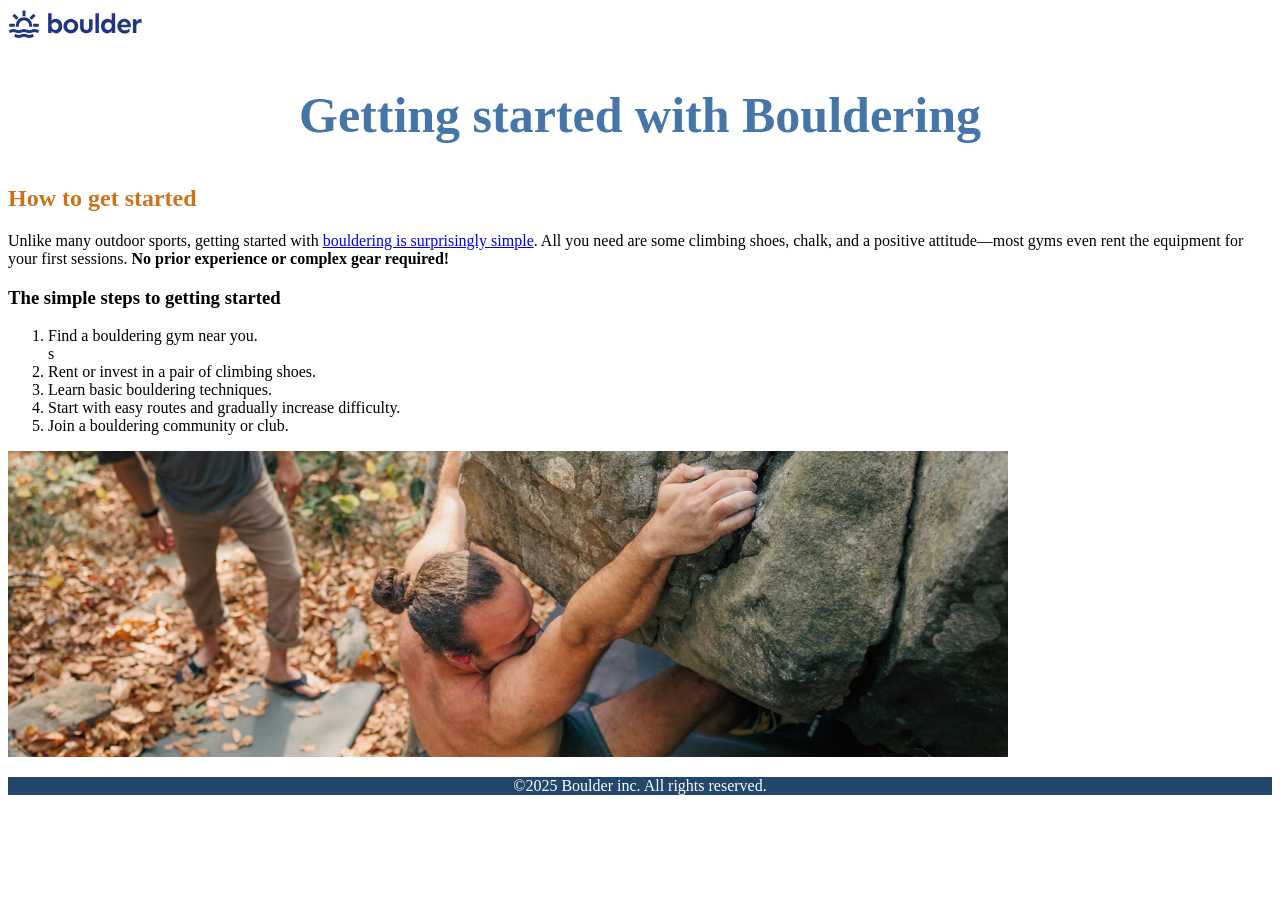
==== getting-started.html @ 91b35b7f "added a stylesheet" ====
<!DOCTYPE html>
<html lang="en">
    <head>
        <meta charset="UTF-8">
        <meta name="viewport" content="width=device-width, initial-scale=1.0">
        <title>Bouldering</title>
        <link href="css/style.css" rel="stylesheet">
    </head>

    <body>
        <header>
            <img src="images/logo.svg" alt="boulder-logo">
        </header>

        <main>
            <section>
                <h1>Getting started with Bouldering</h1>

                <h2>How to get started</h2>
                <p>Unlike many outdoor sports, getting started with <a href="index.html">bouldering is surprisingly simple</a>. All you need are some climbing shoes, chalk, and a positive attitude—most gyms even rent the equipment for your first sessions. <strong>No prior experience or complex gear required!</strong></p>

                <h3>The simple steps to getting started</h3>
                <ol>
                    <li>Find a bouldering gym near you.</li>s
                    <li>Rent or invest in a pair of climbing shoes.</li>
                    <li>Learn basic bouldering techniques.</li>
                    <li>Start with easy routes and gradually increase difficulty.</li>
                    <li>Join a bouldering community or club.</li>
                </ol>
                <img src="images/getting-started-outdoors.jpg" alt="getting-started-outdoors-img">
            </section>
        </main>

        <footer>
            <p>©2025 Boulder inc. All rights reserved.</p>
        </footer>
    </body>
</html>
---- css/style.css ----
body {
    
}

h1 {
    color: #4676A9;
    text-align: center;
    font-size: 50px;
}

h2 {
    color: #CB731C;
}

footer {
    background-color: #22466C;
    color: #FFFFFF;
    text-align: center;
}
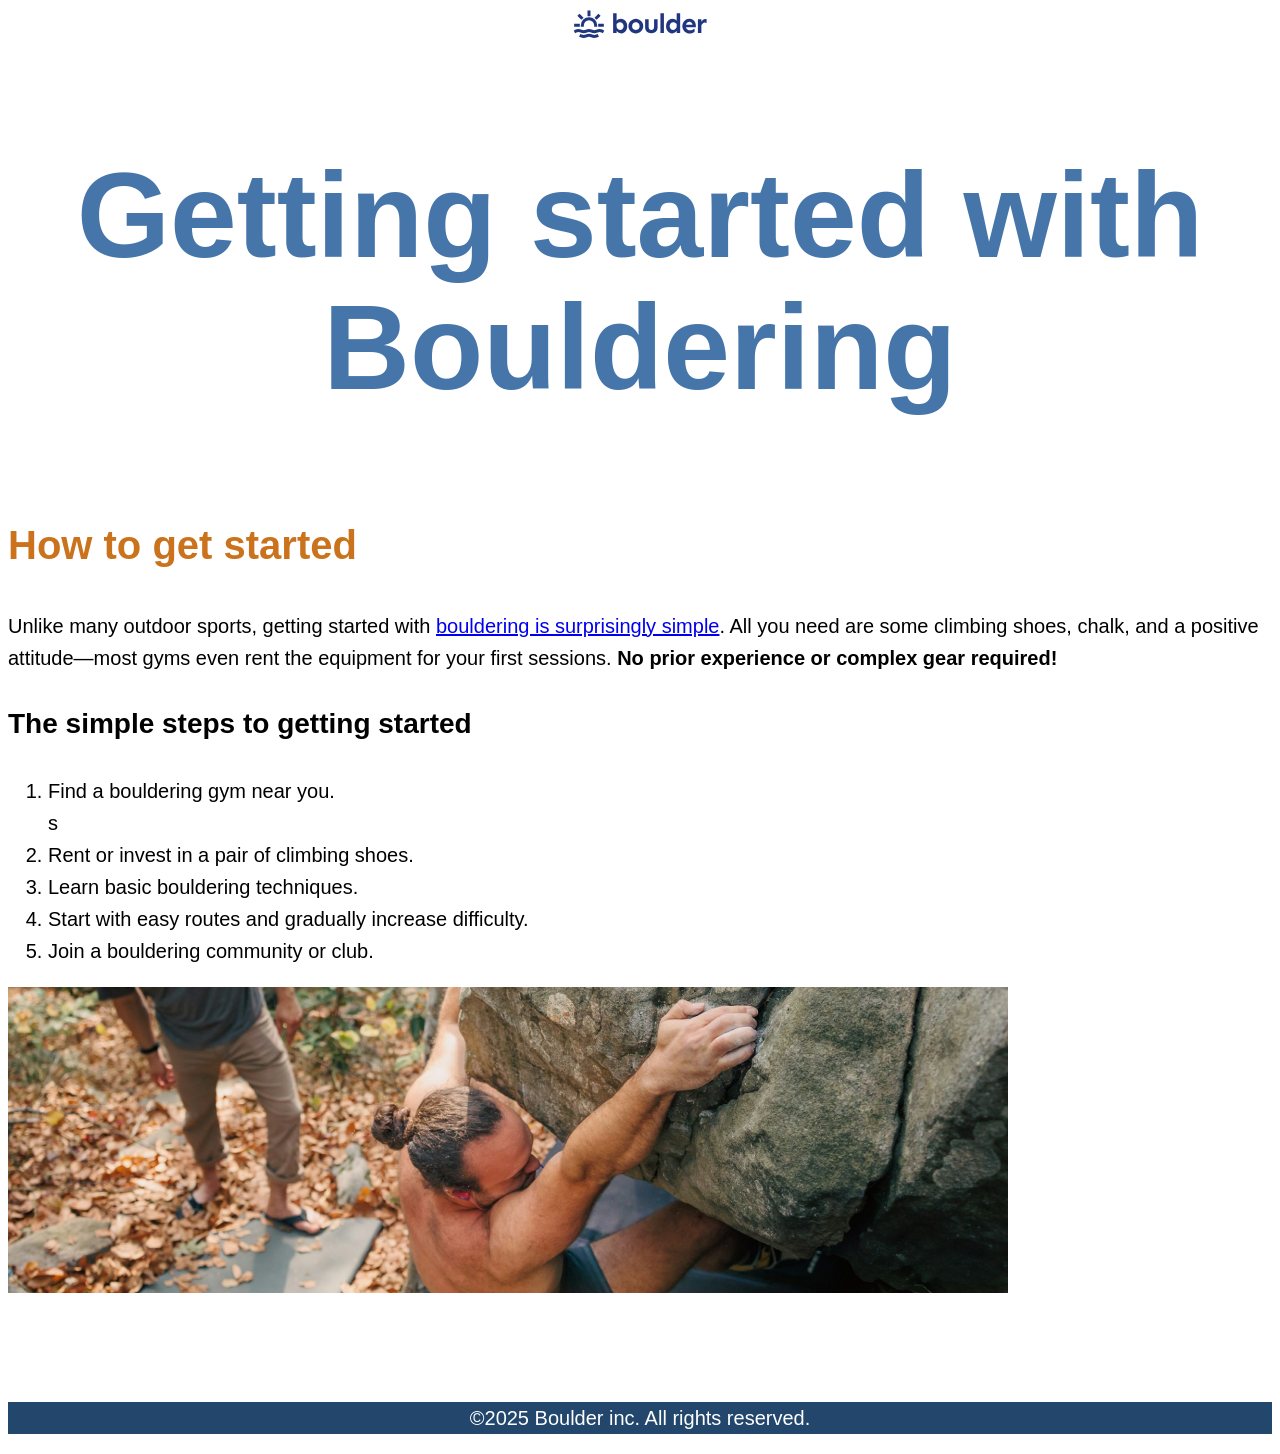
==== commit 44a68082: "added more css styles" ====
--- a/getting-started.html
+++ b/getting-started.html
@@ -20,6 +20,7 @@
                 <p>Unlike many outdoor sports, getting started with <a href="index.html">bouldering is surprisingly simple</a>. All you need are some climbing shoes, chalk, and a positive attitude—most gyms even rent the equipment for your first sessions. <strong>No prior experience or complex gear required!</strong></p>
 
                 <h3>The simple steps to getting started</h3>
+
                 <ol>
                     <li>Find a bouldering gym near you.</li>s
                     <li>Rent or invest in a pair of climbing shoes.</li>
@@ -27,7 +28,9 @@
                     <li>Start with easy routes and gradually increase difficulty.</li>
                     <li>Join a bouldering community or club.</li>
                 </ol>
+
                 <img src="images/getting-started-outdoors.jpg" alt="getting-started-outdoors-img">
+                
             </section>
         </main>
 
--- a/css/style.css
+++ b/css/style.css
@@ -1,15 +1,30 @@
+
 body {
-    
+    font-family:'Gill Sans', 'Gill Sans MT', Calibri, 'Trebuchet MS', sans-serif;
+    font-size: 1.25rem;
+    line-height: 1.6;
+}
+header {
+    text-align: center;
 }
 
 h1 {
     color: #4676A9;
     text-align: center;
-    font-size: 50px;
+    font-size: 7.5rem;
+    line-height: 1.1;
 }
 
 h2 {
     color: #CB731C;
+    font-size: 2.5rem;
+}
+
+h3 {
+    font-size: 1.75rem;
+}
+section {
+    margin-block: 100px;
 }
 
 footer {
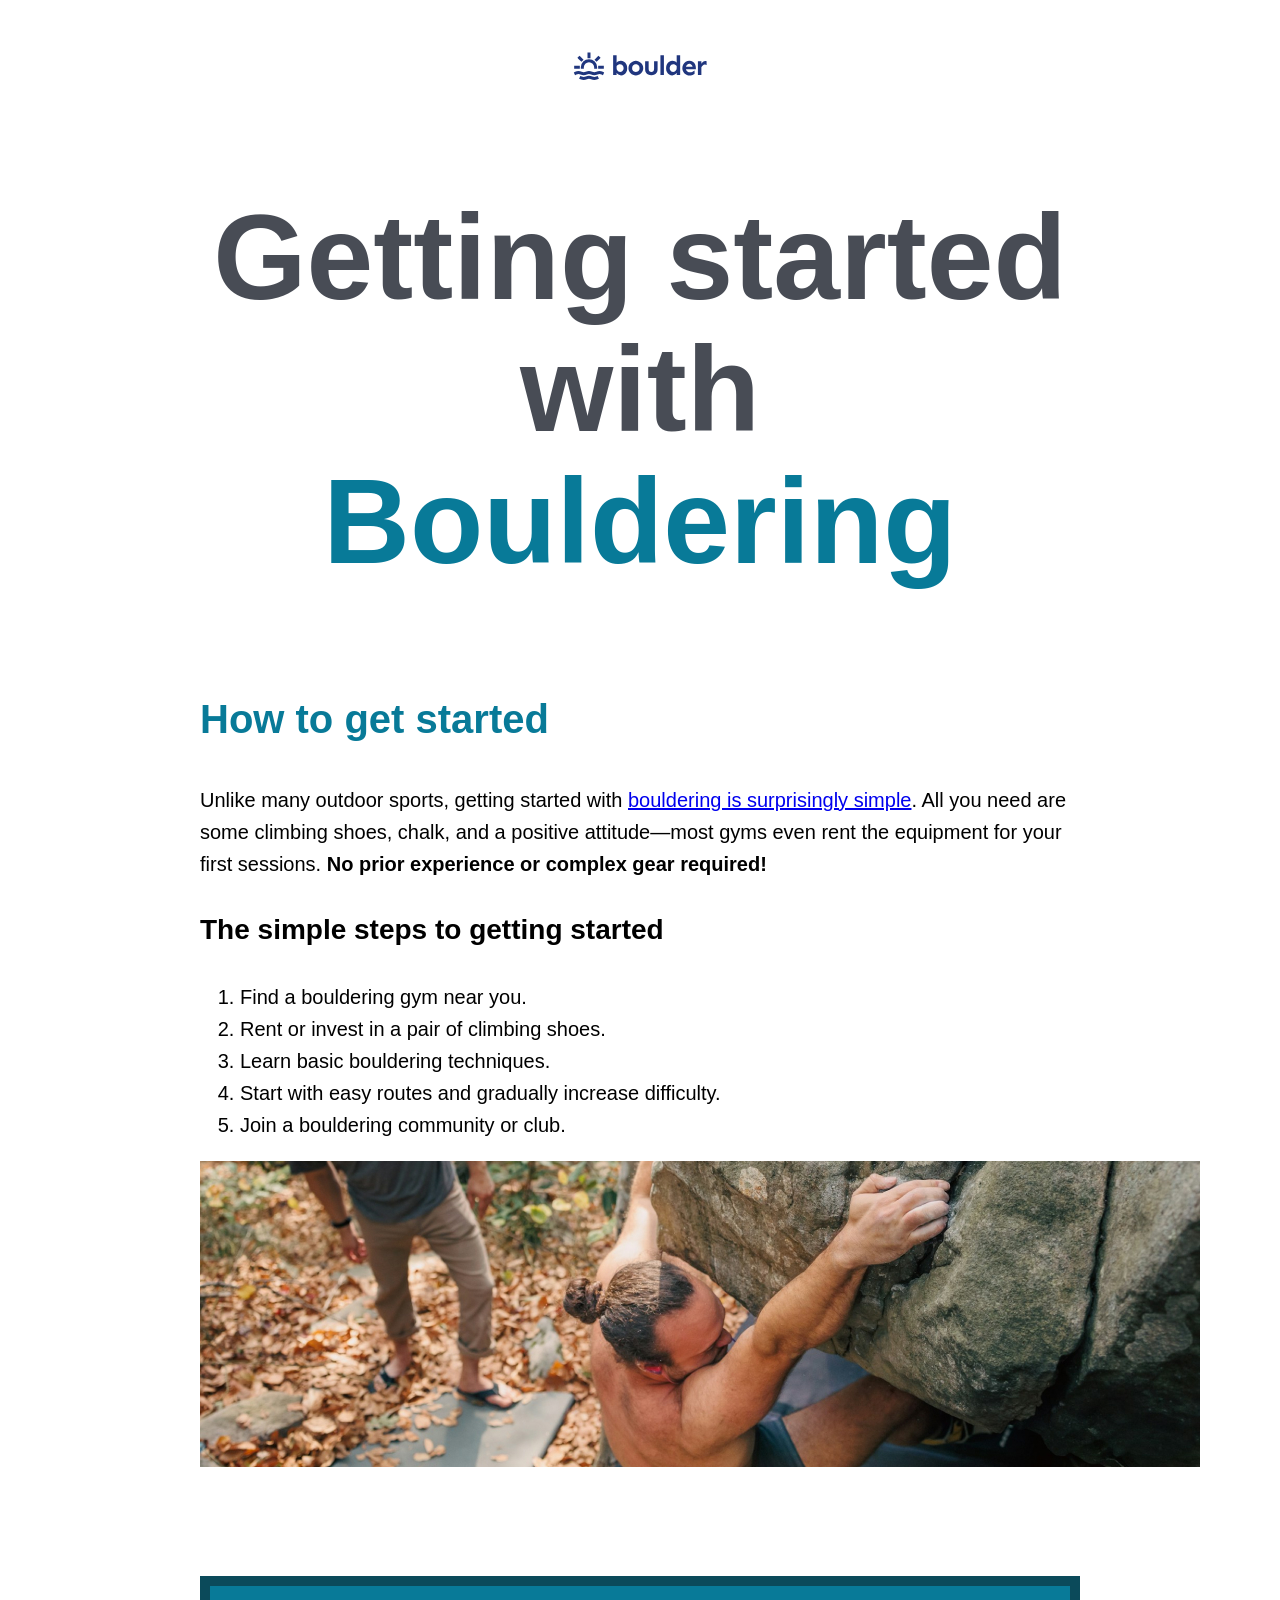
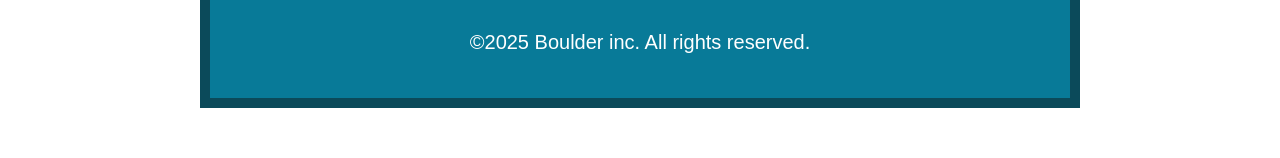
==== commit 9bdf1f65: "added divs and spans" ====
--- a/getting-started.html
+++ b/getting-started.html
@@ -14,15 +14,15 @@
 
         <main>
             <section>
-                <h1>Getting started with Bouldering</h1>
+                <h1>Getting started with <span class="teal-text">Bouldering</span></h1>
 
-                <h2>How to get started</h2>
+                <h2 class="teal-text">How to get started</h2>
                 <p>Unlike many outdoor sports, getting started with <a href="index.html">bouldering is surprisingly simple</a>. All you need are some climbing shoes, chalk, and a positive attitude—most gyms even rent the equipment for your first sessions. <strong>No prior experience or complex gear required!</strong></p>
 
                 <h3>The simple steps to getting started</h3>
 
                 <ol>
-                    <li>Find a bouldering gym near you.</li>s
+                    <li>Find a bouldering gym near you.</li>
                     <li>Rent or invest in a pair of climbing shoes.</li>
                     <li>Learn basic bouldering techniques.</li>
                     <li>Start with easy routes and gradually increase difficulty.</li>
@@ -30,11 +30,11 @@
                 </ol>
 
                 <img src="images/getting-started-outdoors.jpg" alt="getting-started-outdoors-img">
-                
+
             </section>
         </main>
 
-        <footer>
+        <footer class="teal-bg">
             <p>©2025 Boulder inc. All rights reserved.</p>
         </footer>
     </body>
--- a/css/style.css
+++ b/css/style.css
@@ -1,15 +1,21 @@
+
+* {
+    box-sizing: border-box;
+}
 
 body {
     font-family:'Gill Sans', 'Gill Sans MT', Calibri, 'Trebuchet MS', sans-serif;
     font-size: 1.25rem;
     line-height: 1.6;
+    margin-inline: 200px;
+    margin-block: 50px;
 }
 header {
     text-align: center;
 }
 
 h1 {
-    color: #4676A9;
+    color: #484C55;
     text-align: center;
     font-size: 7.5rem;
     line-height: 1.1;
@@ -23,12 +29,21 @@
 h3 {
     font-size: 1.75rem;
 }
+
 section {
     margin-block: 100px;
 }
 
+.teal-bg {
+    background-color:#087A98;
+    color: #ffffff;
+    padding: 20px;
+    border: solid 10px #0b4a5a;
+}
+
+.teal-text {
+    color: #087A98;
+}
 footer {
-    background-color: #22466C;
-    color: #FFFFFF;
     text-align: center;
 }
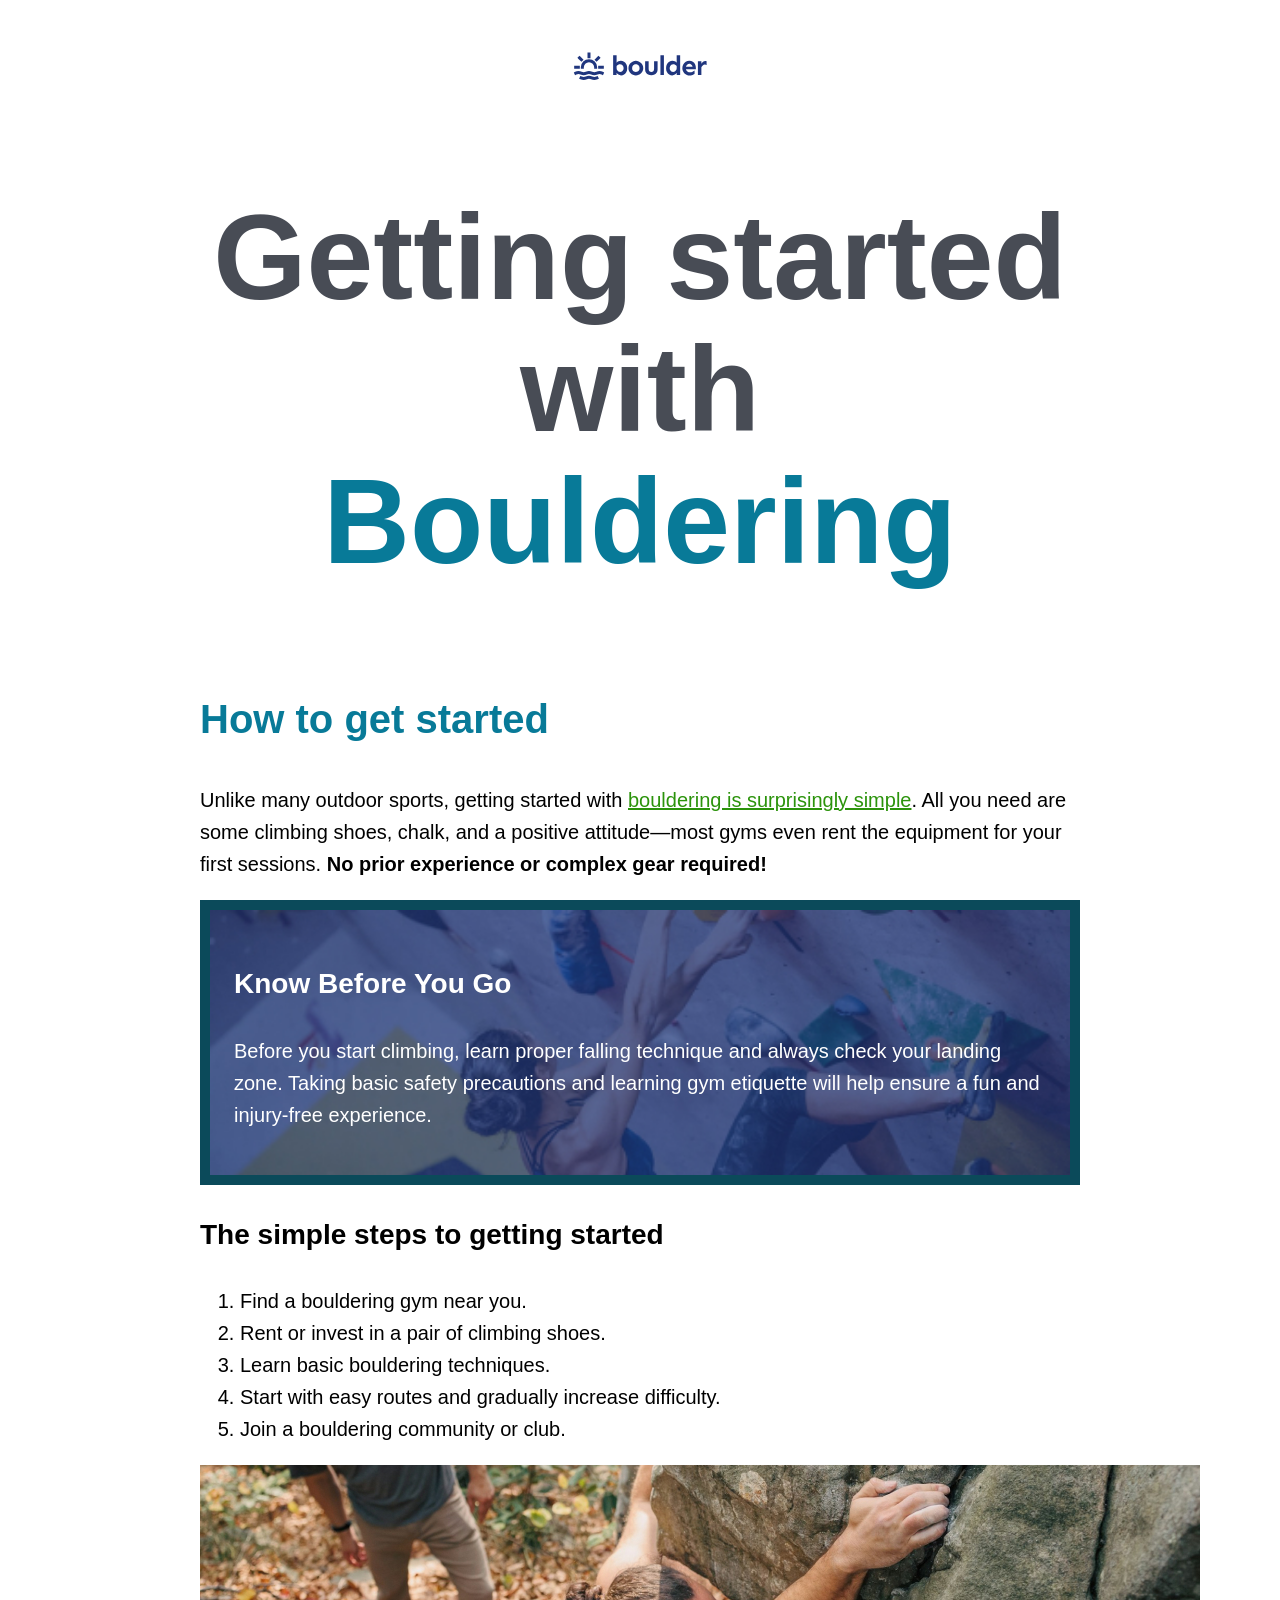
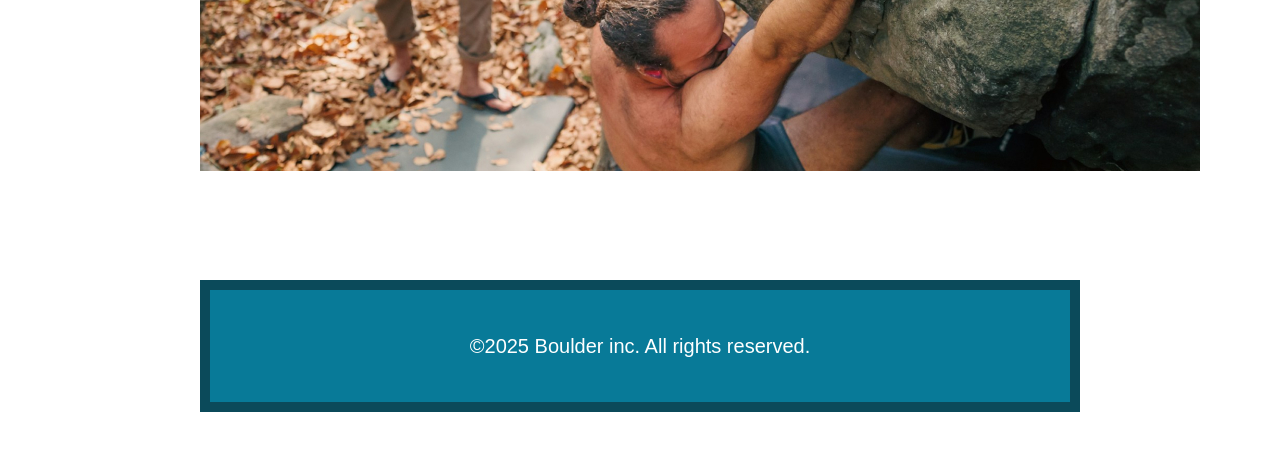
==== commit fe3b62df: "fixing th elayout of the version 2" ====
--- a/getting-started.html
+++ b/getting-started.html
@@ -8,34 +8,42 @@
     </head>
 
     <body>
-        <header>
-            <img src="images/logo.svg" alt="boulder-logo">
-        </header>
+        <div class="wrapper">
+            <header>
+                <img src="images/logo.svg" alt="boulder-logo">
+            </header>
 
-        <main>
-            <section>
-                <h1>Getting started with <span class="teal-text">Bouldering</span></h1>
+            <main>
+                <section>
+                    <h1>Getting started with <span class="teal-text">Bouldering</span></h1>
 
-                <h2 class="teal-text">How to get started</h2>
-                <p>Unlike many outdoor sports, getting started with <a href="index.html">bouldering is surprisingly simple</a>. All you need are some climbing shoes, chalk, and a positive attitude—most gyms even rent the equipment for your first sessions. <strong>No prior experience or complex gear required!</strong></p>
+                    <h2 class="teal-text">How to get started</h2>
+                    <p>Unlike many outdoor sports, getting started with <a href="index.html">bouldering is surprisingly simple</a>. All you need are some climbing shoes, chalk, and a positive attitude—most gyms even rent the equipment for your first sessions. <strong>No prior experience or complex gear required!</strong></p>
 
-                <h3>The simple steps to getting started</h3>
+                    <div class="climber-bg">
+                        <h3>Know Before You Go</h3>
 
-                <ol>
-                    <li>Find a bouldering gym near you.</li>
-                    <li>Rent or invest in a pair of climbing shoes.</li>
-                    <li>Learn basic bouldering techniques.</li>
-                    <li>Start with easy routes and gradually increase difficulty.</li>
-                    <li>Join a bouldering community or club.</li>
-                </ol>
+                        <p>Before you start climbing, learn proper falling technique and always check your landing zone. Taking basic safety precautions and learning gym etiquette will help ensure a fun and injury-free experience.</p>
+                    </div>
 
-                <img src="images/getting-started-outdoors.jpg" alt="getting-started-outdoors-img">
+                    <h3>The simple steps to getting started</h3>
 
-            </section>
-        </main>
+                    <ol>
+                        <li>Find a bouldering gym near you.</li>
+                        <li>Rent or invest in a pair of climbing shoes.</li>
+                        <li>Learn basic bouldering techniques.</li>
+                        <li>Start with easy routes and gradually increase difficulty.</li>
+                        <li>Join a bouldering community or club.</li>
+                    </ol>
 
-        <footer class="teal-bg">
-            <p>©2025 Boulder inc. All rights reserved.</p>
-        </footer>
+                    <img src="images/getting-started-outdoors.jpg" alt="getting-started-outdoors-img">
+
+                </section>
+            </main>
+
+            <footer class="teal-bg">
+                <p>©2025 Boulder inc. All rights reserved.</p>
+            </footer>
+        </div>
     </body>
 </html>
--- a/css/style.css
+++ b/css/style.css
@@ -34,6 +34,11 @@
     margin-block: 100px;
 }
 
+.wrapper {
+    max-inline-size: 1000px;
+    margin-inline: auto;
+}
+
 .teal-bg {
     background-color:#087A98;
     color: #ffffff;
@@ -44,6 +49,26 @@
 .teal-text {
     color: #087A98;
 }
+
+a {
+    color: #2B930B;
+}
+
+a:hover {
+    color: #5f9b9f;
+}
+
+.climber-bg {
+    background-image: url(../images/simple-steps.jpg);
+    border: solid 10px #0b4a5a;
+    color: #ffffff;
+    padding: 24px;
+
+    background-repeat: no-repeat;
+    background-position: center;
+    background-size: cover;
+}
+
 footer {
     text-align: center;
 }
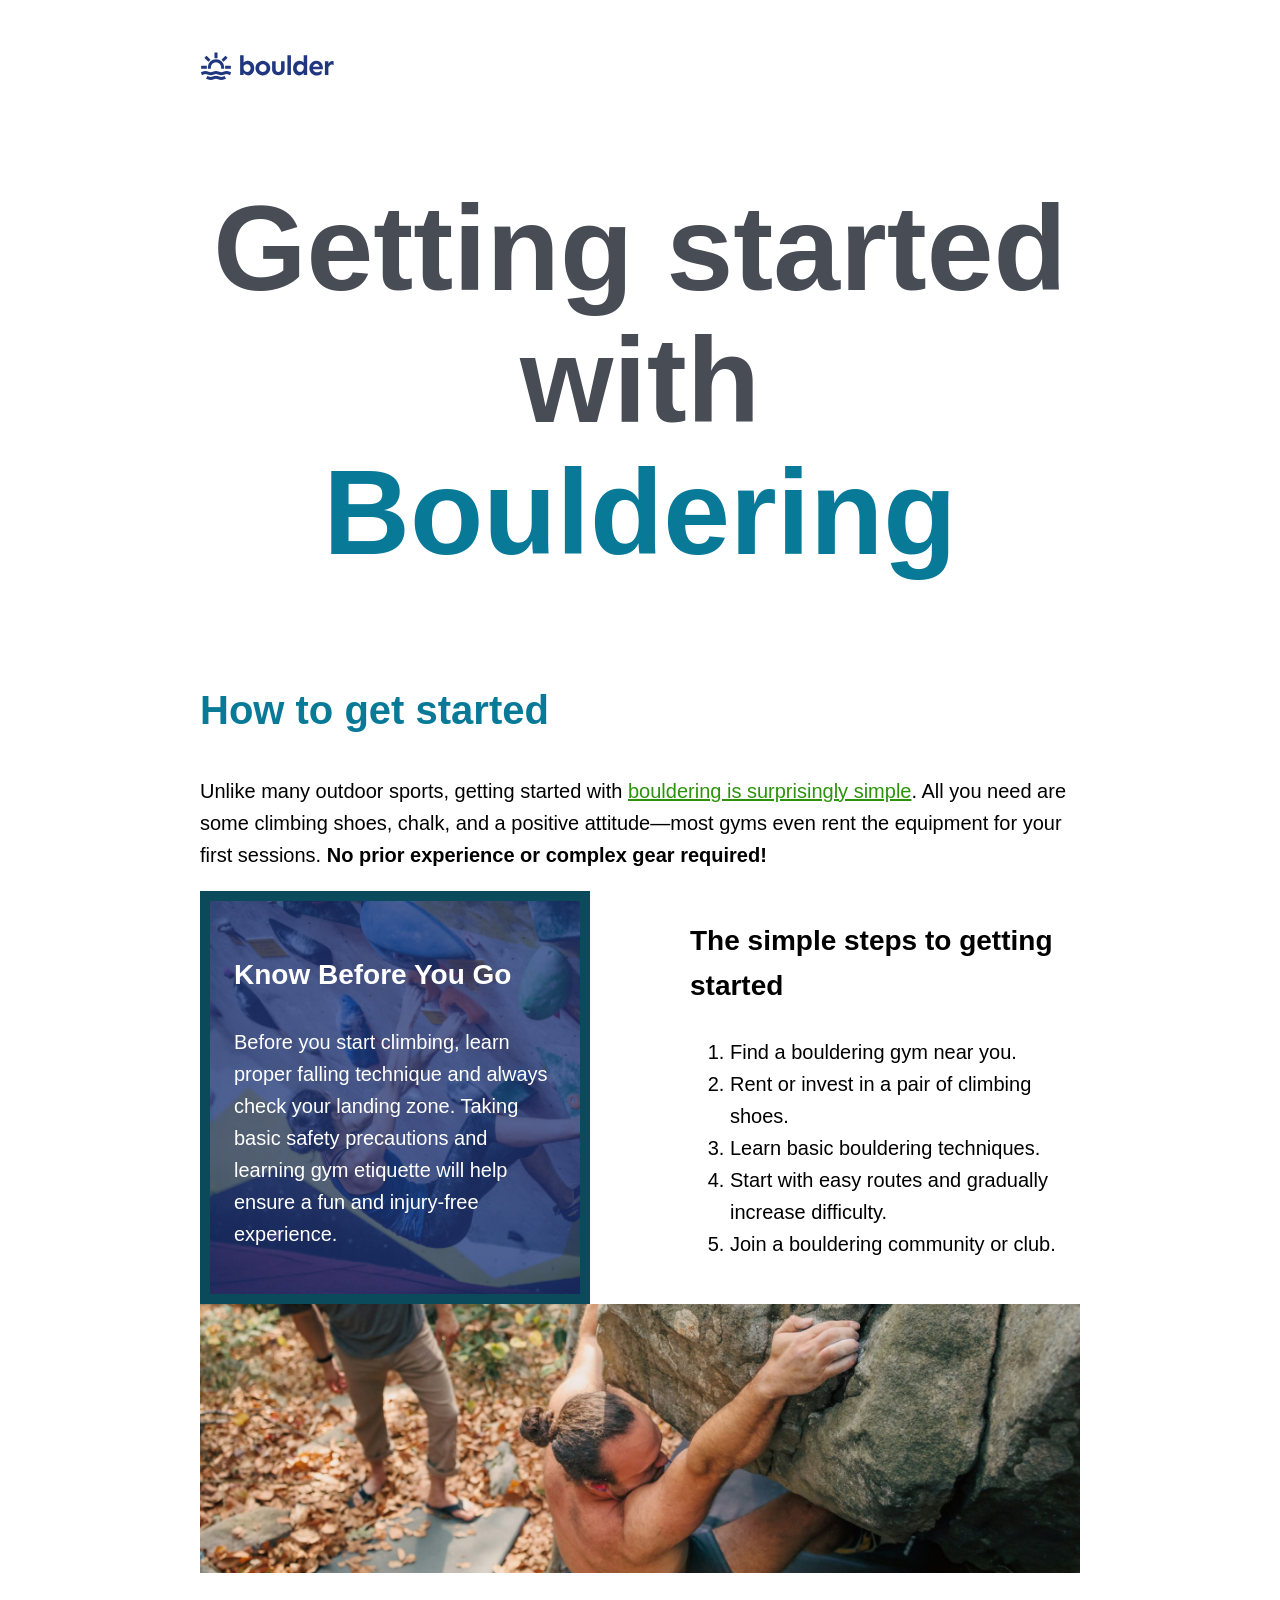
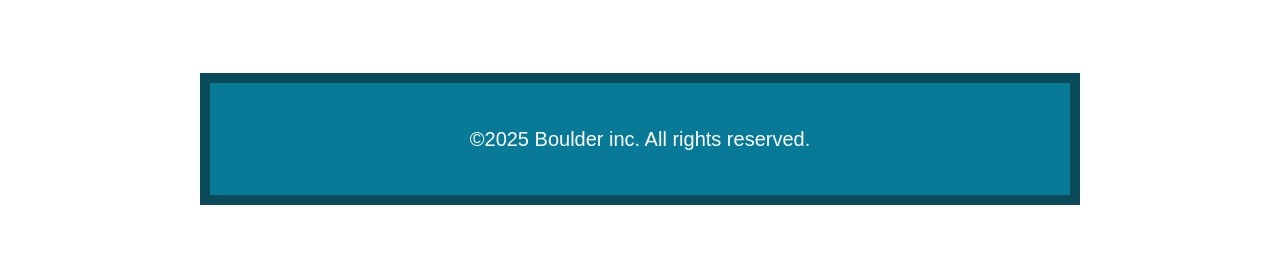
==== commit 6bd02f63: "creating a two layout column" ====
--- a/getting-started.html
+++ b/getting-started.html
@@ -19,23 +19,25 @@
 
                     <h2 class="teal-text">How to get started</h2>
                     <p>Unlike many outdoor sports, getting started with <a href="index.html">bouldering is surprisingly simple</a>. All you need are some climbing shoes, chalk, and a positive attitude—most gyms even rent the equipment for your first sessions. <strong>No prior experience or complex gear required!</strong></p>
+                    <div class="two-column-layout">
+                        <div class="climber-bg">
+                            <h3>Know Before You Go</h3>
 
-                    <div class="climber-bg">
-                        <h3>Know Before You Go</h3>
+                            <p>Before you start climbing, learn proper falling technique and always check your landing zone. Taking basic safety precautions and learning gym etiquette will help ensure a fun and injury-free experience.</p>
+                        </div>
 
-                        <p>Before you start climbing, learn proper falling technique and always check your landing zone. Taking basic safety precautions and learning gym etiquette will help ensure a fun and injury-free experience.</p>
+                        <div>
+                            <h3>The simple steps to getting started</h3>
+
+                            <ol>
+                                <li>Find a bouldering gym near you.</li>
+                                <li>Rent or invest in a pair of climbing shoes.</li>
+                                <li>Learn basic bouldering techniques.</li>
+                                <li>Start with easy routes and gradually increase difficulty.</li>
+                                <li>Join a bouldering community or club.</li>
+                            </ol>
+                        </div>
                     </div>
-
-                    <h3>The simple steps to getting started</h3>
-
-                    <ol>
-                        <li>Find a bouldering gym near you.</li>
-                        <li>Rent or invest in a pair of climbing shoes.</li>
-                        <li>Learn basic bouldering techniques.</li>
-                        <li>Start with easy routes and gradually increase difficulty.</li>
-                        <li>Join a bouldering community or club.</li>
-                    </ol>
-
                     <img src="images/getting-started-outdoors.jpg" alt="getting-started-outdoors-img">
 
                 </section>
--- a/css/style.css
+++ b/css/style.css
@@ -39,6 +39,17 @@
     margin-inline: auto;
 }
 
+.two-column-layout {
+    display: grid;
+    gap: 100px;
+    grid-template-columns: 1fr 1fr;
+}
+
+img {
+    display: block;
+    max-inline-size: 100%;
+}
+
 .teal-bg {
     background-color:#087A98;
     color: #ffffff;
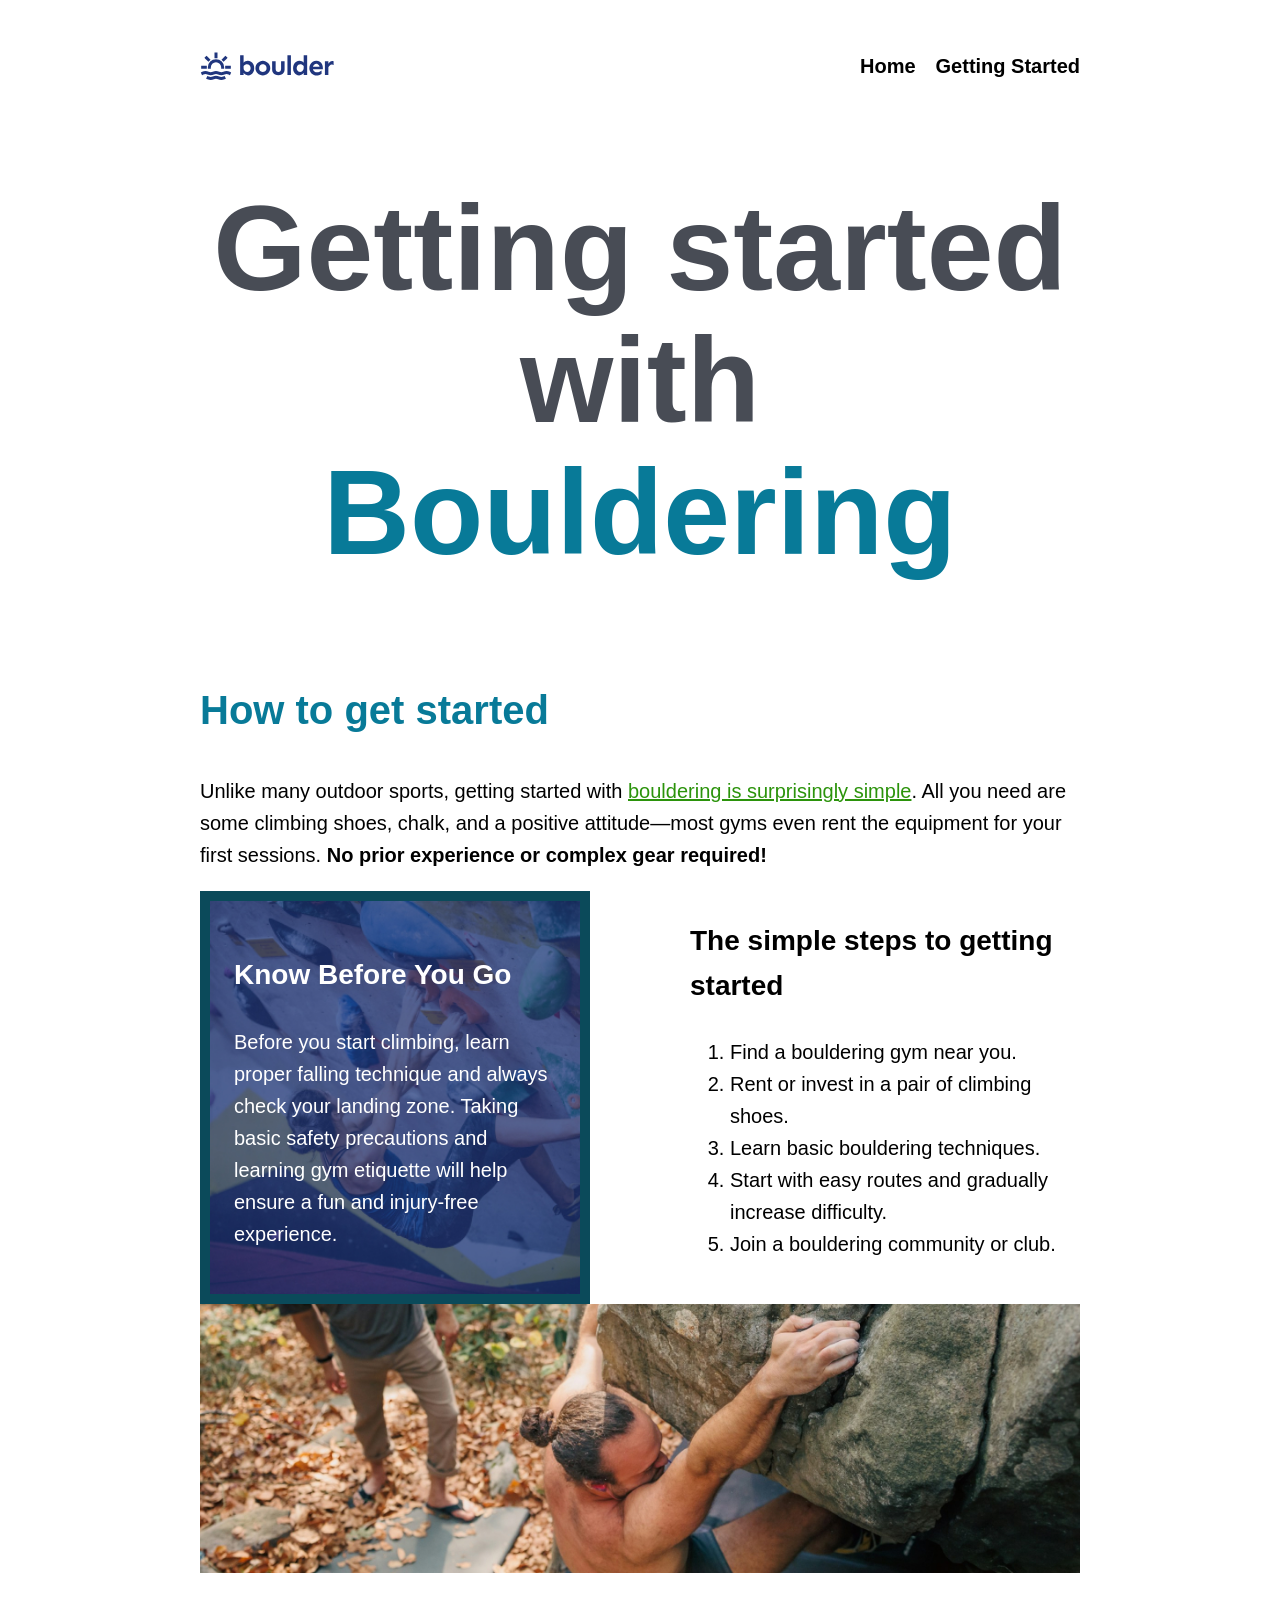
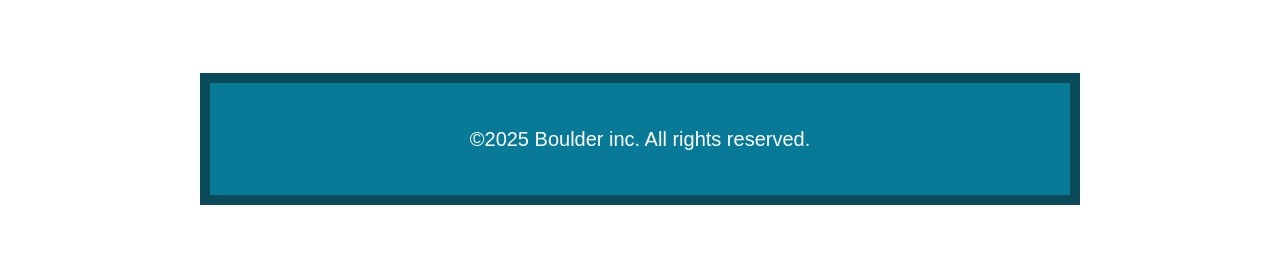
==== commit b9721af6: "creating a simple navigation" ====
--- a/getting-started.html
+++ b/getting-started.html
@@ -10,7 +10,19 @@
     <body>
         <div class="wrapper">
             <header>
-                <img src="images/logo.svg" alt="boulder-logo">
+                <div class="primary-navigation">
+
+                    <img src="images/logo.svg" alt="boulder-logo">
+
+                    <div class="primary-navigation">
+                            <nav>
+                                <ul>
+                                    <li><a href="index.html">Home</a></li>
+                                    <li><a href="getting-started.html">Getting Started</a></li>
+                                </ul>
+                            </nav>
+                        </div>
+                </div>
             </header>
 
             <main>
--- a/css/style.css
+++ b/css/style.css
@@ -9,9 +9,6 @@
     line-height: 1.6;
     margin-inline: 200px;
     margin-block: 50px;
-}
-header {
-    text-align: center;
 }
 
 h1 {
@@ -28,6 +25,26 @@
 
 h3 {
     font-size: 1.75rem;
+}
+
+.primary-navigation {
+    display: flex;
+    justify-content: space-between;
+    gap: 20px;
+}
+
+.primary-navigation ul {
+    display: flex;
+    gap: 20px;
+    list-style: none;
+    margin: 0;
+    padding: 0;
+}
+
+.primary-navigation a {
+    text-decoration: none;
+    color: #000000;
+    font-weight: bold;
 }
 
 section {
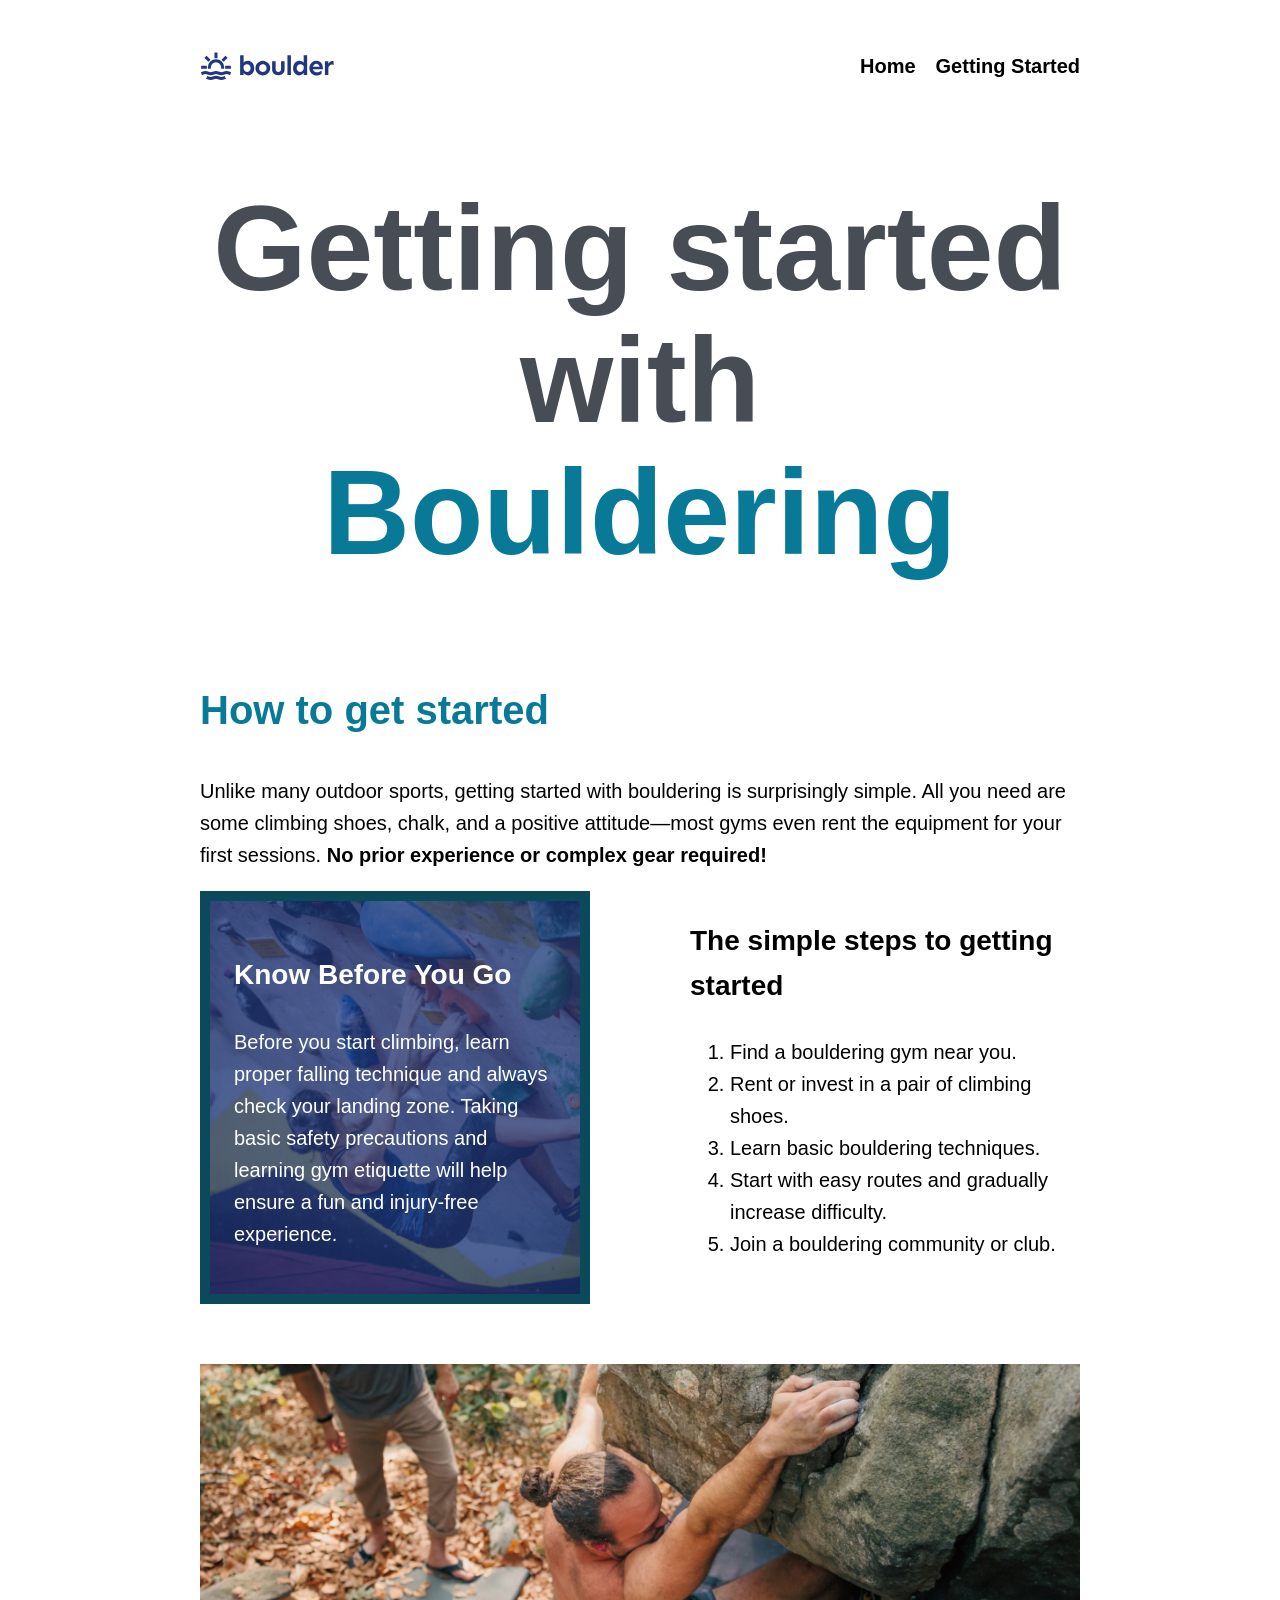
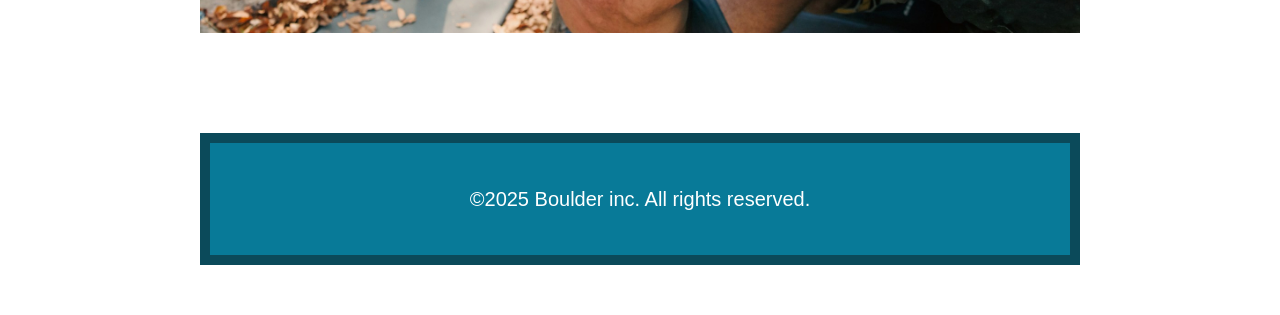
==== commit 799c34a1: "added media queries" ====
--- a/getting-started.html
+++ b/getting-started.html
@@ -30,7 +30,7 @@
                     <h1>Getting started with <span class="teal-text">Bouldering</span></h1>
 
                     <h2 class="teal-text">How to get started</h2>
-                    <p>Unlike many outdoor sports, getting started with <a href="index.html">bouldering is surprisingly simple</a>. All you need are some climbing shoes, chalk, and a positive attitude—most gyms even rent the equipment for your first sessions. <strong>No prior experience or complex gear required!</strong></p>
+                    <p>Unlike many outdoor sports, getting started with bouldering is surprisingly simple. All you need are some climbing shoes, chalk, and a positive attitude—most gyms even rent the equipment for your first sessions. <strong>No prior experience or complex gear required!</strong></p>
                     <div class="two-column-layout">
                         <div class="climber-bg">
                             <h3>Know Before You Go</h3>
--- a/css/style.css
+++ b/css/style.css
@@ -14,8 +14,12 @@
 h1 {
     color: #484C55;
     text-align: center;
-    font-size: 7.5rem;
+    font-size: 4.5rem;
     line-height: 1.1;
+
+    @media (width > 720px) {
+        font-size: 7.5rem;
+    }
 }
 
 h2 {
@@ -59,7 +63,11 @@
 .two-column-layout {
     display: grid;
     gap: 100px;
-    grid-template-columns: 1fr 1fr;
+    margin-block-end: 60px;
+
+    @media (width > 720px) {
+        grid-template-columns: 1fr 1fr;
+    }
 }
 
 img {
